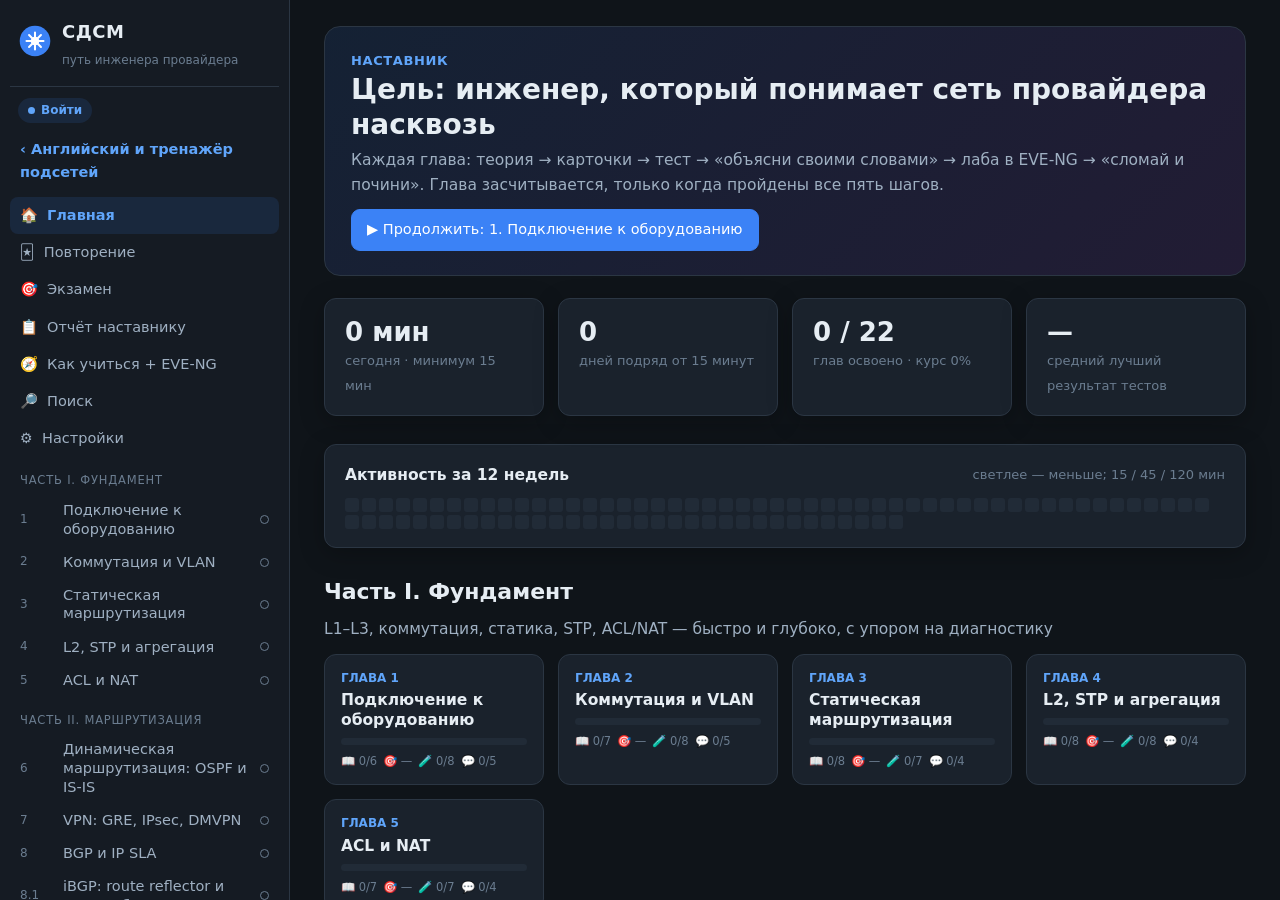
==== net/index.html @ 6d6c4990 "Add files via upload" ====
<!doctype html>
<html lang="ru">
<head>
<meta charset="utf-8">
<meta name="viewport" content="width=device-width, initial-scale=1, viewport-fit=cover">
<meta name="theme-color" content="#0f1419">
<meta name="apple-mobile-web-app-capable" content="yes">
<!-- на сайте курс — часть приложения английского: тот же значок и установка -->
<link rel="manifest" href="../manifest.webmanifest">
<link rel="apple-touch-icon" href="../icon-180.png">
<title>СДСМ — курс сетевого инженера</title>
<link rel="stylesheet" href="style.css">
</head>
<body>
<div id="app">
  <aside id="side">
    <div class="brand" onclick="go('#/')">
      <div class="logo">
        <svg viewBox="0 0 40 40" width="34" height="34"><circle cx="20" cy="20" r="18" fill="var(--acc)"/><path d="M10 20h20M20 10v20M13 13l14 14M27 13L13 27" stroke="#fff" stroke-width="2.4" stroke-linecap="round"/><circle cx="20" cy="20" r="5" fill="#fff"/></svg>
      </div>
      <div><b>СДСМ</b><small>путь инженера провайдера</small></div>
    </div>
    <div class="sidesync" data-sync></div>
    <nav id="mainnav"></nav>
    <div id="chapnav"></div>
  </aside>
  <main id="main">
    <header id="topbar"><button id="menubtn" aria-label="Меню">☰</button><b onclick="go('#/')">СДСМ</b><span class="sp"></span><span data-sync></span></header>
    <div id="view"></div>
  </main>
</div>
<div id="scrim"></div>
<div id="toast"></div>
<script src="../cloud.js"></script>
<script src="../sync.js"></script>
<script src="data/course.js"></script>
<script src="data/ch01.js"></script>
<script src="data/ch02.js"></script>
<script src="data/ch03.js"></script>
<script src="data/ch04.js"></script>
<script src="data/ch05.js"></script>
<script src="data/ch06.js"></script>
<script src="data/ch07.js"></script>
<script src="data/ch08.js"></script>
<script src="data/ch08b.js"></script>
<script src="data/ch09.js"></script>
<script src="data/ch10.js"></script>
<script src="data/ch11.js"></script>
<script src="data/ch11b.js"></script>
<script src="data/ch12.js"></script>
<script src="data/ch12b.js"></script>
<script src="data/ch12c.js"></script>
<script src="data/ch13.js"></script>
<script src="data/ch14.js"></script>
<script src="data/ch15.js"></script>
<script src="data/x1.js"></script>
<script src="data/x2.js"></script>
<script src="data/x3.js"></script>
<script src="book/ch02.js"></script>
<script src="book/ch03.js"></script>
<script src="book/ch04.js"></script>
<script src="book/ch05.js"></script>
<script src="guide.js"></script>
<script src="eve.js"></script>
<script src="app.js"></script>
</body>
</html>
---- net/style.css ----
:root{
  --bg:#0f1419; --bg2:#151b23; --card:#1a222c; --card2:#212b37; --line:#2b3643;
  --tx:#e6edf3; --tx2:#9fb0c2; --tx3:#6b7d90;
  --acc:#3b82f6; --acc2:#60a5fa; --accbg:rgba(59,130,246,.12);
  --ok:#22c55e; --okbg:rgba(34,197,94,.12); --warn:#f59e0b; --warnbg:rgba(245,158,11,.12);
  --bad:#ef4444; --badbg:rgba(239,68,68,.12); --pro:#a855f7; --probg:rgba(168,85,247,.12);
  --code:#0b1016; --codetx:#d7e3ee;
  --r:12px; --sh:0 6px 24px rgba(0,0,0,.25);
  --mono:"Cascadia Mono","Cascadia Code",Consolas,"Courier New",monospace;
}
:root[data-theme="light"]{
  --bg:#f4f6f9; --bg2:#ffffff; --card:#ffffff; --card2:#f1f4f8; --line:#dde3ea;
  --tx:#17202b; --tx2:#4a5a6b; --tx3:#7b8a99;
  --acc:#2563eb; --acc2:#1d4ed8; --accbg:rgba(37,99,235,.08);
  --okbg:rgba(34,197,94,.1); --warnbg:rgba(245,158,11,.12); --badbg:rgba(239,68,68,.08); --probg:rgba(168,85,247,.08);
  --code:#0f1720; --codetx:#e2e8f0; --sh:0 4px 18px rgba(20,30,40,.08);
}
*{box-sizing:border-box}
html,body{margin:0;height:100%;background:var(--bg);color:var(--tx);font:15.5px/1.6 "Segoe UI",system-ui,-apple-system,Roboto,Arial,sans-serif}
a{color:var(--acc2)}
button{font:inherit;color:inherit}
#app{display:flex;height:100vh;overflow:hidden}
#side{width:290px;flex:none;background:var(--bg2);border-right:1px solid var(--line);overflow-y:auto;padding:14px 10px 40px}
#main{flex:1;overflow-y:auto;scroll-behavior:smooth}
#view{max-width:1040px;margin:0 auto;padding:26px 34px 80px}
.brand{display:flex;gap:10px;align-items:center;padding:4px 8px 14px;cursor:pointer;border-bottom:1px solid var(--line);margin-bottom:10px}
.brand b{display:block;font-size:18px;letter-spacing:.5px}
.brand small{color:var(--tx3);font-size:12px}
#mainnav a,.cnav a{display:flex;align-items:center;gap:9px;padding:7px 10px;border-radius:8px;text-decoration:none;color:var(--tx2);font-size:14.5px}
#mainnav a:hover,.cnav a:hover{background:var(--card2);color:var(--tx)}
#mainnav a.on,.cnav a.on{background:var(--accbg);color:var(--acc2);font-weight:600}
#mainnav .badge{margin-left:auto;background:var(--acc);color:#fff;border-radius:10px;font-size:11.5px;padding:0 7px;font-weight:600}
.ptitle{font-size:11.5px;text-transform:uppercase;letter-spacing:.8px;color:var(--tx3);padding:14px 10px 4px}
.cnav .num{width:34px;flex:none;font-size:12px;color:var(--tx3);font-variant-numeric:tabular-nums}
.cnav .ttl{flex:1;line-height:1.3}
.cnav .st{width:9px;height:9px;border-radius:50%;flex:none;border:1.5px solid var(--tx3)}
.cnav .st.p{border-color:var(--warn);background:linear-gradient(90deg,var(--warn) 50%,transparent 50%)}
.cnav .st.d{border-color:var(--ok);background:var(--ok)}
.cnav a.na{opacity:.45}

h1{font-size:28px;line-height:1.25;margin:4px 0 6px}
h2{font-size:22px;margin:30px 0 10px;line-height:1.3}
h3{font-size:18px;margin:22px 0 8px}
h4{font-size:16px;margin:18px 0 6px;color:var(--tx2)}
p{margin:8px 0 12px}
.sub{color:var(--tx2);margin-top:0}
.muted{color:var(--tx3)}
.card{background:var(--card);border:1px solid var(--line);border-radius:var(--r);padding:18px 20px;margin:14px 0;box-shadow:var(--sh)}
.grid{display:grid;gap:14px}
.g2{grid-template-columns:repeat(auto-fit,minmax(280px,1fr))}
.g3{grid-template-columns:repeat(auto-fit,minmax(220px,1fr))}
.g4{grid-template-columns:repeat(auto-fit,minmax(170px,1fr))}
.btn{display:inline-flex;align-items:center;gap:7px;border:1px solid var(--line);background:var(--card2);padding:8px 15px;border-radius:9px;cursor:pointer;font-weight:500;font-size:14.5px;text-decoration:none;color:var(--tx)}
.btn:hover{border-color:var(--acc)}
.btn.pri{background:var(--acc);border-color:var(--acc);color:#fff}
.btn.pri:hover{filter:brightness(1.1)}
.btn.ok{background:var(--ok);border-color:var(--ok);color:#fff}
.btn.bad{background:var(--bad);border-color:var(--bad);color:#fff}
.btn.sm{padding:4px 10px;font-size:13px}
.btn:disabled{opacity:.5;cursor:default}
.row{display:flex;gap:10px;align-items:center;flex-wrap:wrap}
.sp{flex:1}
.pill{display:inline-block;padding:1px 9px;border-radius:20px;font-size:12px;background:var(--card2);border:1px solid var(--line);color:var(--tx2)}
.pill.ok{background:var(--okbg);color:var(--ok);border-color:transparent}
.pill.warn{background:var(--warnbg);color:var(--warn);border-color:transparent}
.pill.acc{background:var(--accbg);color:var(--acc2);border-color:transparent}
.pill.pro{background:var(--probg);color:var(--pro);border-color:transparent}
.bar{height:7px;background:var(--card2);border-radius:5px;overflow:hidden}
.bar>i{display:block;height:100%;background:var(--acc);border-radius:5px;transition:width .4s}
.bar.ok>i{background:var(--ok)}
.stat b{display:block;font-size:26px;line-height:1.2}
.stat span{color:var(--tx3);font-size:13px}

/* вкладки главы */
.tabs{display:flex;gap:4px;border-bottom:1px solid var(--line);margin:18px 0 20px;position:sticky;top:0;background:var(--bg);z-index:5;padding-top:6px;overflow-x:auto}
.tabs a{padding:9px 14px;text-decoration:none;color:var(--tx2);border-bottom:2.5px solid transparent;white-space:nowrap;font-size:14.5px}
.tabs a:hover{color:var(--tx)}
.tabs a.on{color:var(--acc2);border-color:var(--acc);font-weight:600}
.tabs a .c{font-size:11.5px;color:var(--tx3);margin-left:4px}
.chhead .kicker{color:var(--acc2);font-weight:600;font-size:13px;letter-spacing:.6px;text-transform:uppercase}

/* теория */
.theory{display:grid;grid-template-columns:minmax(0,1fr) 210px;gap:28px}
.toc{position:sticky;top:64px;align-self:start;font-size:13.5px;max-height:calc(100vh - 90px);overflow:auto}
.toc a{display:block;padding:4px 8px;color:var(--tx2);text-decoration:none;border-left:2px solid var(--line);line-height:1.35}
.toc a:hover{color:var(--tx)}
.toc a.rd{color:var(--ok);border-color:var(--ok)}
.sec{scroll-margin-top:70px}
.sec>h2{display:flex;gap:10px;align-items:baseline}
.sec>h2 .n{color:var(--acc2);font-size:15px;font-variant-numeric:tabular-nums}
.secfoot{display:flex;justify-content:flex-end;margin:6px 0 26px;border-bottom:1px dashed var(--line);padding-bottom:18px}
.content table{border-collapse:collapse;width:100%;margin:12px 0;font-size:14.5px}
.content th,.content td{border:1px solid var(--line);padding:6px 10px;text-align:left;vertical-align:top}
.content th{background:var(--card2)}
.content ul,.content ol{padding-left:24px;margin:8px 0 12px}
.content li{margin:3px 0}
.content code{font-family:var(--mono);font-size:.9em;background:var(--card2);padding:1px 5px;border-radius:5px;border:1px solid var(--line)}
.content b{color:var(--tx)}
pre{font-family:var(--mono);font-size:13.5px;line-height:1.5;background:var(--code);color:var(--codetx);padding:14px 16px;border-radius:10px;overflow-x:auto;margin:12px 0;border:1px solid #1f2a36;position:relative}
pre code{background:none;border:0;padding:0;font-size:inherit;color:inherit}
pre .pr{color:#7dd3fc}
pre .cm{color:#7f8ea0;font-style:italic}
pre .hl{background:rgba(250,204,21,.18);color:#fde68a;border-radius:3px}
pre .cmd{color:#fff;font-weight:600}
pre .copy{position:absolute;top:6px;right:6px;font-size:11.5px;padding:2px 8px;border-radius:6px;border:1px solid #334155;background:#1e293b;color:#cbd5e1;cursor:pointer;opacity:0;transition:.2s}
pre:hover .copy{opacity:1}
.callout{border-left:4px solid var(--acc);background:var(--accbg);padding:11px 15px;border-radius:0 10px 10px 0;margin:14px 0}
.callout>b:first-child{display:block;margin-bottom:3px}
.callout.warn{border-color:var(--warn);background:var(--warnbg)}
.callout.bad{border-color:var(--bad);background:var(--badbg)}
.callout.ok{border-color:var(--ok);background:var(--okbg)}
.callout.pro{border-color:var(--pro);background:var(--probg)}
.callout.pro>b:first-child::before{content:"🏢 "}
.callout.deep{border-color:var(--tx3);background:var(--card2)}
.callout.deep>b:first-child::before{content:"🔬 "}
.callout.warn>b:first-child::before{content:"⚠️ "}
.callout.ok>b:first-child::before{content:"✅ "}
.callout.bad>b:first-child::before{content:"⛔ "}
.callout.info>b:first-child::before{content:"💡 "}
details.more{border:1px solid var(--line);border-radius:10px;padding:8px 14px;margin:12px 0;background:var(--card)}
details.more summary{cursor:pointer;font-weight:600;color:var(--acc2)}
/* заголовки пакетов */
.pkt{display:flex;margin:12px 0;border-radius:8px;overflow:hidden;font-size:12.5px;text-align:center;border:1px solid var(--line)}
.pkt>span{padding:8px 4px;border-right:1px solid rgba(0,0,0,.25);color:#fff;display:flex;flex-direction:column;justify-content:center;line-height:1.25}
.pkt>span small{opacity:.8;font-size:11px}
.pkt .l2{background:#2563eb}.pkt .l3{background:#16a34a}.pkt .l4{background:#d97706}.pkt .l7{background:#7c3aed}.pkt .tg{background:#db2777}.pkt .lb{background:#0891b2}.pkt .fcs{background:#475569}
.figure{margin:14px 0;text-align:center}
.figure svg{max-width:100%;height:auto}
.figure .cap{font-size:13px;color:var(--tx3);margin-top:4px}
.steps{counter-reset:s;list-style:none;padding-left:0!important}
.steps>li{counter-increment:s;position:relative;padding-left:38px;margin:10px 0!important}
.steps>li::before{content:counter(s);position:absolute;left:0;top:1px;width:26px;height:26px;border-radius:50%;background:var(--accbg);color:var(--acc2);font-weight:700;font-size:13px;display:flex;align-items:center;justify-content:center}
.vs{display:grid;grid-template-columns:1fr 1fr;gap:12px}
.vs>div{background:var(--card2);border-radius:10px;padding:10px 14px;border:1px solid var(--line)}

/* команды */
.cmdtbl{width:100%;border-collapse:collapse;font-size:14px}
.cmdtbl td,.cmdtbl th{padding:8px 10px;border-bottom:1px solid var(--line);vertical-align:top;text-align:left}
.cmdtbl th{font-size:12px;text-transform:uppercase;letter-spacing:.5px;color:var(--tx3)}
.cmdtbl td.c{font-family:var(--mono);font-size:13px;color:var(--acc2);white-space:pre-wrap;min-width:230px}
.cmdtbl td.v{font-family:var(--mono);font-size:12.5px;color:var(--tx2);white-space:pre-wrap}
.cmdtbl tr.grp td{background:var(--card2);font-weight:600;color:var(--tx);font-size:13px}
input[type=search],input[type=text],textarea,select{background:var(--card2);border:1px solid var(--line);color:var(--tx);border-radius:9px;padding:8px 12px;font:inherit;width:100%}
textarea{min-height:110px;resize:vertical;line-height:1.5}
input:focus,textarea:focus,select:focus{outline:2px solid var(--acc);outline-offset:-1px}

/* карточки */
.flash{perspective:1400px;max-width:720px;margin:10px auto}
.flash .inner{position:relative;min-height:280px;transition:transform .5s;transform-style:preserve-3d;cursor:pointer}
.flash.flip .inner{transform:rotateY(180deg)}
.flash .face{position:absolute;inset:0;backface-visibility:hidden;background:var(--card);border:1px solid var(--line);border-radius:16px;padding:28px 32px;display:flex;flex-direction:column;justify-content:center;box-shadow:var(--sh);overflow:auto}
.flash .back{transform:rotateY(180deg)}
.flash .face .lbl{position:absolute;top:12px;left:18px;font-size:12px;color:var(--tx3);text-transform:uppercase;letter-spacing:.6px}
.flash .q{font-size:20px;font-weight:600;text-align:center;line-height:1.4}
.flash .a{font-size:16px;line-height:1.55}
.rate{display:flex;gap:8px;justify-content:center;margin-top:16px;flex-wrap:wrap}
.rate .btn{min-width:120px;justify-content:center;flex-direction:column;gap:0;padding:8px 14px}
.rate .btn small{font-size:11.5px;opacity:.75}

/* тест */
.qcard .qn{font-size:12.5px;color:var(--tx3)}
.qcard .qt{font-size:17px;font-weight:600;margin:4px 0 12px}
.opt{display:flex;gap:12px;align-items:flex-start;padding:10px 14px;border:1px solid var(--line);border-radius:10px;margin:8px 0;cursor:pointer;background:var(--card2);transition:.15s}
.opt:hover{border-color:var(--acc)}
.opt .k{width:24px;height:24px;flex:none;border-radius:50%;border:1.5px solid var(--tx3);display:flex;align-items:center;justify-content:center;font-size:12px;font-weight:700;color:var(--tx3)}
.opt.sel{border-color:var(--acc);background:var(--accbg)}
.opt.sel .k{background:var(--acc);border-color:var(--acc);color:#fff}
.opt.right{border-color:var(--ok);background:var(--okbg)}
.opt.right .k{background:var(--ok);border-color:var(--ok);color:#fff}
.opt.wrong{border-color:var(--bad);background:var(--badbg)}
.opt.wrong .k{background:var(--bad);border-color:var(--bad);color:#fff}
.opt.lock{cursor:default}
.expl{margin-top:10px;padding:10px 14px;border-radius:10px;background:var(--card2);border-left:3px solid var(--acc);font-size:14.5px}
.score{font-size:46px;font-weight:800;line-height:1}

/* лаба */
.topo{background:var(--card);border:1px solid var(--line);border-radius:14px;padding:8px;overflow:auto}
.topo svg{display:block;margin:0 auto;max-width:100%;height:auto}
.topo text{font-family:"Segoe UI",sans-serif}
.task{border:1px solid var(--line);border-radius:12px;padding:12px 16px;margin:10px 0;background:var(--card)}
.task.done{border-color:rgba(34,197,94,.45)}
.task .th{display:flex;gap:12px;align-items:flex-start}
.task .th input{width:20px;height:20px;margin-top:3px;accent-color:var(--ok);flex:none;cursor:pointer}
.task .tt{flex:1}
.task .tt b{display:block}
.task .tools{display:flex;gap:6px;margin-top:8px;flex-wrap:wrap}
.task .rev{margin-top:8px}
.nodes td{font-size:13.5px}

/* понимание */
.und .q{font-weight:600;font-size:16px}
.grade{display:flex;gap:8px;margin-top:10px;flex-wrap:wrap}
.model{margin-top:10px;padding:12px 16px;background:var(--okbg);border-radius:10px;border-left:3px solid var(--ok)}

/* прочее */
#toast{position:fixed;bottom:22px;left:50%;transform:translateX(-50%) translateY(30px);background:var(--tx);color:var(--bg);padding:10px 18px;border-radius:10px;opacity:0;transition:.3s;pointer-events:none;z-index:99;font-weight:500}
#toast.show{opacity:1;transform:translateX(-50%) translateY(0)}
.kbd{font-family:var(--mono);font-size:12px;border:1px solid var(--line);border-bottom-width:2px;border-radius:5px;padding:0 5px;background:var(--card2)}
.hero{background:linear-gradient(135deg,var(--accbg),var(--probg));border:1px solid var(--line);border-radius:16px;padding:24px 26px;margin-bottom:8px}
.hero h1{margin-top:0}
.chapcard{display:block;text-decoration:none;color:var(--tx);background:var(--card);border:1px solid var(--line);border-radius:12px;padding:14px 16px;transition:.15s}
.chapcard:hover{border-color:var(--acc);transform:translateY(-1px)}
.chapcard .n{font-size:12px;color:var(--acc2);font-weight:700}
.chapcard .t{font-weight:600;margin:2px 0 8px;line-height:1.3}
.chapcard.na{opacity:.5}
.mini{display:flex;gap:6px;font-size:11.5px;color:var(--tx3);margin-top:7px;flex-wrap:wrap}
.mini span.d{color:var(--ok)}
.heat{display:flex;gap:3px;flex-wrap:wrap}
.heat i{width:14px;height:14px;border-radius:3px;background:var(--card2);display:block}
.heat i.l1{background:rgba(34,197,94,.35)}.heat i.l2{background:rgba(34,197,94,.6)}.heat i.l3{background:var(--ok)}
.search-res .r{padding:10px 0;border-bottom:1px solid var(--line)}
.search-res mark{background:rgba(250,204,21,.35);color:inherit;border-radius:3px}
/* ===== Книга: схемы, аналогии, «Проверь себя» ===== */
.book{font-size:16.5px;line-height:1.7}
.book p{margin:10px 0 14px}
.book>h2{margin-top:34px}
.book h3{margin-top:28px;font-size:19px}
.an{background:rgba(124,58,237,.10);border-radius:12px;padding:12px 16px;margin:16px 0;line-height:1.6}
.an>b:first-child{display:block;color:#7c3aed;margin-bottom:4px}
.an>b:first-child::before{content:"🧩 "}
:root[data-theme="dark"] .an>b:first-child{color:#a78bfa}
details.chk{background:var(--card2);border:1px solid var(--line);border-radius:10px;padding:10px 14px;margin:8px 0}
details.chk summary{cursor:pointer;font-weight:600;line-height:1.45}
details.chk summary::marker{color:var(--acc2)}
details.chk p{margin:8px 0 2px;color:var(--tx2)}
.callout.lab{border-color:#0d9488;background:rgba(13,148,136,.10)}
.callout.lab>b:first-child::before{content:"🧪 "}
.callout.lab a{font-weight:600}
figure.dg{margin:22px auto 24px;max-width:540px;background:var(--card);border:1px solid var(--line);border-radius:14px;padding:16px 16px 12px}
figure.dg.wide{max-width:760px}
.dg svg{display:block;width:100%;height:auto;overflow:visible}
.dg figcaption{font-size:14px;color:var(--tx2);margin-top:10px;line-height:1.55}
.figctl{display:flex;gap:8px;align-items:center;justify-content:center;margin-top:10px;font-size:12.5px}
.dg .bx{fill:var(--card2);stroke:var(--tx3);stroke-width:1.5}
.dg .bx2{fill:var(--bg2)}
.dg .bxd{fill:none;stroke:var(--tx3);stroke-width:1.5;stroke-dasharray:5 4}
.dg .tx{fill:var(--tx);font:700 12px "Segoe UI",system-ui,sans-serif}
.dg .sm{fill:var(--tx2);font:500 10.5px "Segoe UI",system-ui,sans-serif}
.dg .ln{stroke:var(--tx3);stroke-width:2;fill:none}
.dg .tk{stroke:var(--tx);stroke-width:4;fill:none}
.dg .lr{stroke:#e11d48;stroke-width:2.2;fill:none}
.dg .lg{stroke:#16a34a;stroke-width:2.2;fill:none}
.dg .env{fill:#fff;stroke:#475569;stroke-width:1.2}
.dg .envl{fill:none;stroke:#475569;stroke-width:1.2}
.dg .pp{fill:rgba(37,99,235,.16);stroke:#2563eb;stroke-width:1.5}
.dg .b{fill:#2563eb}.dg .g{fill:#16a34a}.dg .o{fill:#d97706}.dg .gr{fill:#64748b}.dg .rr{fill:#e11d48}.dg .pu{fill:#7c3aed}
.dg .wt{fill:#fff;font:700 7.5px "Segoe UI",system-ui,sans-serif}
.dg .wt2{fill:#fff;font:700 9px "Segoe UI",system-ui,sans-serif}
.dg .am{fill:var(--tx3)}.dg .amr{fill:#e11d48}.dg .amg{fill:#16a34a}
.dg .bt{fill:#2563eb}.dg .rd{fill:#e11d48}.dg .gn{fill:#16a34a}.dg .og{fill:#d97706}
:root[data-theme="dark"] .dg .bt{fill:#60a5fa}:root[data-theme="dark"] .dg .rd{fill:#fb7185}:root[data-theme="dark"] .dg .gn{fill:#4ade80}:root[data-theme="dark"] .dg .og{fill:#fbbf24}
:root[data-theme="dark"] .dg .tk{stroke:#cbd5e1}

/* облако и переход в приложение английского */
.sidesync{padding:0 8px 8px}
.sidesync:empty{display:none}
.spill{display:inline-flex;align-items:center;gap:6px;border-radius:99px;padding:3px 10px;font-size:12px;font-weight:700;text-decoration:none;background:var(--card2);color:var(--tx2);white-space:nowrap}
.spill::before{content:'';width:7px;height:7px;border-radius:50%;background:currentColor}
.spill.s-ok{background:var(--okbg);color:var(--ok)}
.spill.s-net{background:var(--warnbg);color:var(--warn)}
.spill.s-err{background:var(--badbg);color:var(--bad)}
.spill.s-out{background:var(--accbg);color:var(--acc2)}
#mainnav a.back{color:var(--acc2);font-weight:600;margin-bottom:6px}

/* телефон: верхняя панель и выезжающее меню */
#topbar,#scrim{display:none}
@media (max-width:900px){
  #app{height:100vh;height:100dvh}
  #topbar{display:flex;align-items:center;gap:10px;position:sticky;top:0;z-index:20;background:var(--bg2);border-bottom:1px solid var(--line);padding:calc(env(safe-area-inset-top,0px) + 8px) 12px 8px}
  #topbar b{font-size:17px;letter-spacing:.5px;cursor:pointer}
  #menubtn{border:1px solid var(--line);background:var(--card2);border-radius:9px;width:38px;height:36px;font-size:18px;line-height:1;cursor:pointer}
  #side{position:fixed;top:0;bottom:0;left:0;z-index:40;width:min(300px,86vw);transform:translateX(-102%);transition:transform .25s;box-shadow:var(--sh);padding-top:calc(env(safe-area-inset-top,0px) + 14px)}
  body.menu #side{transform:none}
  body.menu #scrim{display:block;position:fixed;inset:0;z-index:30;background:rgba(0,0,0,.45)}
  .theory{grid-template-columns:minmax(0,1fr)}.toc{display:none}
  #view{padding:14px 14px calc(env(safe-area-inset-bottom,0px) + 60px)}
  .tabs{top:calc(env(safe-area-inset-top,0px) + 53px);margin:12px -14px 16px;padding:0 8px}
  .sec{scroll-margin-top:110px}
  h1{font-size:23px}
  .card{padding:14px 15px}
  .hero{padding:18px}
  .flash .face{padding:24px 18px}
  .flash .q{font-size:18px}
  .rate .btn{min-width:0;flex:1 1 40%}
  .cmdtbl td.c{min-width:150px}
  #cmdtbl{display:block;overflow-x:auto}
  .content table{display:block;overflow-x:auto}
  .vs{grid-template-columns:1fr}
  .g4{grid-template-columns:1fr 1fr;gap:10px}
  .g4 .stat b{font-size:22px}
  pre .copy{opacity:1}
}
::-webkit-scrollbar{width:10px;height:10px}::-webkit-scrollbar-thumb{background:var(--line);border-radius:6px}::-webkit-scrollbar-track{background:transparent}
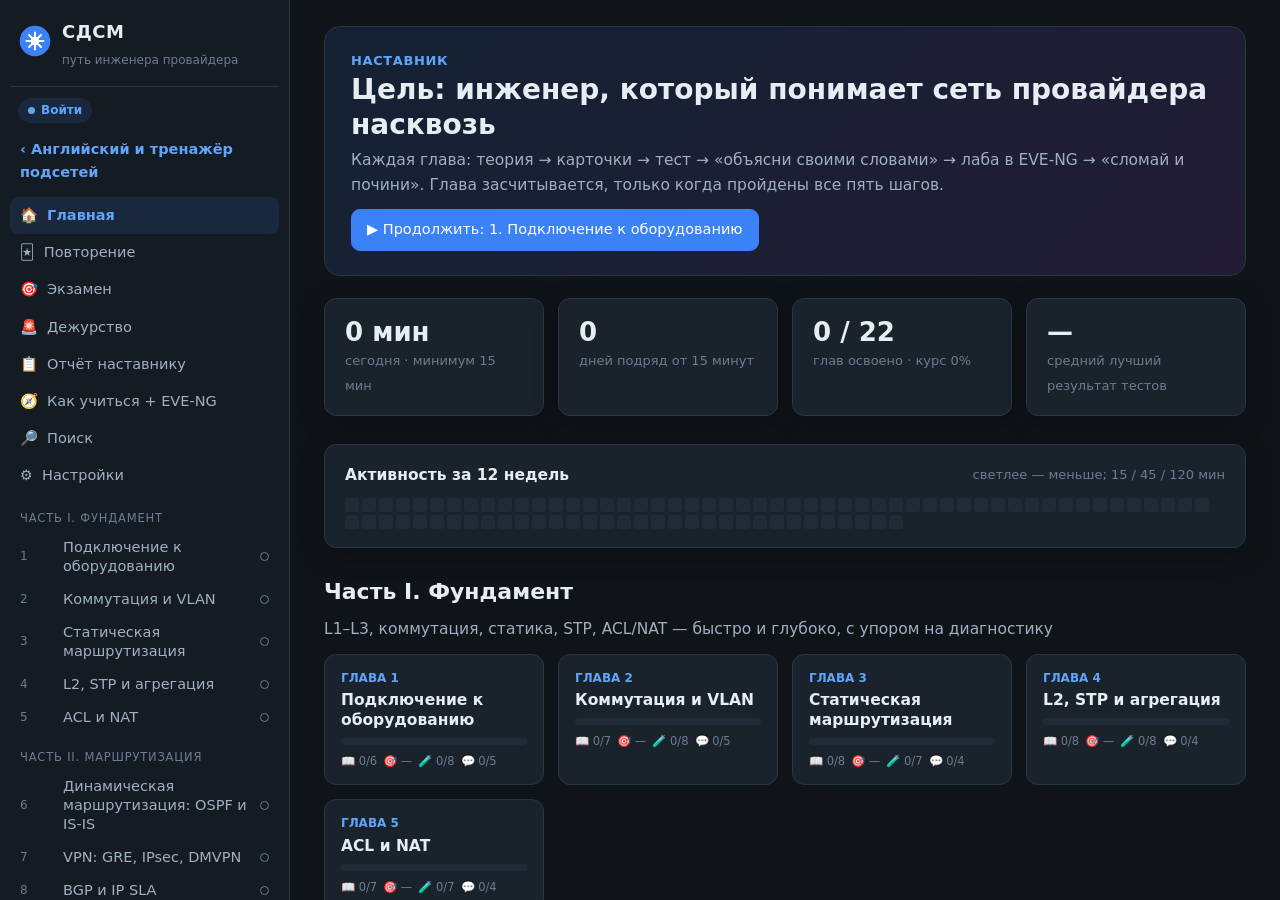
==== commit 85ef0548: "Add files via upload" ====
--- a/net/index.html
+++ b/net/index.html
@@ -60,8 +60,11 @@
 <script src="book/ch03.js"></script>
 <script src="book/ch04.js"></script>
 <script src="book/ch05.js"></script>
+<script src="book/ch06.js"></script>
 <script src="guide.js"></script>
 <script src="eve.js"></script>
+<script src="sim/ch06.js"></script>
+<script src="sim.js"></script>
 <script src="app.js"></script>
 </body>
 </html>
--- a/net/style.css
+++ b/net/style.css
@@ -291,3 +291,30 @@
   pre .copy{opacity:1}
 }
 ::-webkit-scrollbar{width:10px;height:10px}::-webkit-scrollbar-thumb{background:var(--line);border-radius:6px}::-webkit-scrollbar-track{background:transparent}
+
+/* тренажёр дежурного */
+.term{background:#0b1220;border:1px solid var(--line);border-radius:12px;overflow:hidden;margin:14px 0 10px}
+.tdev{display:flex;flex-wrap:wrap;gap:6px;padding:8px;background:#111a2e;border-bottom:1px solid #1e293b}
+.tdev button{background:#1e293b;color:#cbd5e1;border:1px solid #334155;border-radius:8px;padding:4px 10px;font:600 13px var(--mono);cursor:pointer}
+.tdev button small{font:400 11.5px "Segoe UI",system-ui,sans-serif;opacity:.75;margin-left:5px}
+.tdev button.on{background:#2563eb;border-color:#2563eb;color:#fff}
+.tout{padding:10px 12px;height:360px;overflow:auto;color:#d6e2ee;font:12.5px/1.45 var(--mono);white-space:pre;tab-size:8}
+.tout .pr{color:#7dd3fc;font-weight:600}.tout .cm{color:#fbbf24}.tout .er{color:#fca5a5}.tout .nt{color:#94a3b8;font-style:italic;white-space:pre-wrap;font-family:"Segoe UI",system-ui,sans-serif}
+.tin{display:flex;align-items:center;gap:6px;padding:7px 10px;border-top:1px solid #1e293b;background:#0e1626}
+.tin .tp{color:#7dd3fc;font:600 13px var(--mono)}
+.tin input{flex:1;min-width:0;background:transparent;border:0;outline:0;color:#e2e8f0;font:13.5px var(--mono);padding:4px 0}
+.tin input::placeholder{color:#64748b}
+.tin .btn{background:#1e293b;border-color:#334155;color:#cbd5e1}
+.tchips{display:flex;flex-wrap:wrap;gap:6px;padding:8px 10px;border-top:1px solid #1e293b;background:#0f172a}
+.tchips[hidden]{display:none}
+.tchips button{background:#172033;color:#cbd5e1;border:1px solid #334155;border-radius:999px;padding:2px 10px;font:12px var(--mono);cursor:pointer}
+.tchips button:hover{border-color:#60a5fa}
+.simq h3{margin:22px 0 8px}
+.simopt{display:block;width:100%;text-align:left;margin:7px 0;padding:10px 14px;border:1px solid var(--line);border-radius:10px;background:var(--card);color:var(--tx);cursor:pointer;line-height:1.45}
+.simopt:hover:not(:disabled){border-color:var(--acc)}
+.simopt:disabled{cursor:default}
+.simopt.bad{border-color:var(--bad);background:var(--badbg)}.simopt.ok{border-color:var(--ok);background:var(--okbg)}
+.simopt .ex{display:block;margin-top:6px;font-size:13.5px;color:var(--tx2)}
+.simdone{margin-top:18px;border-color:var(--ok)}
+.simmap figure.dg{margin:10px auto}
+@media (max-width:899px){.tout{height:300px;font-size:11.5px}}
